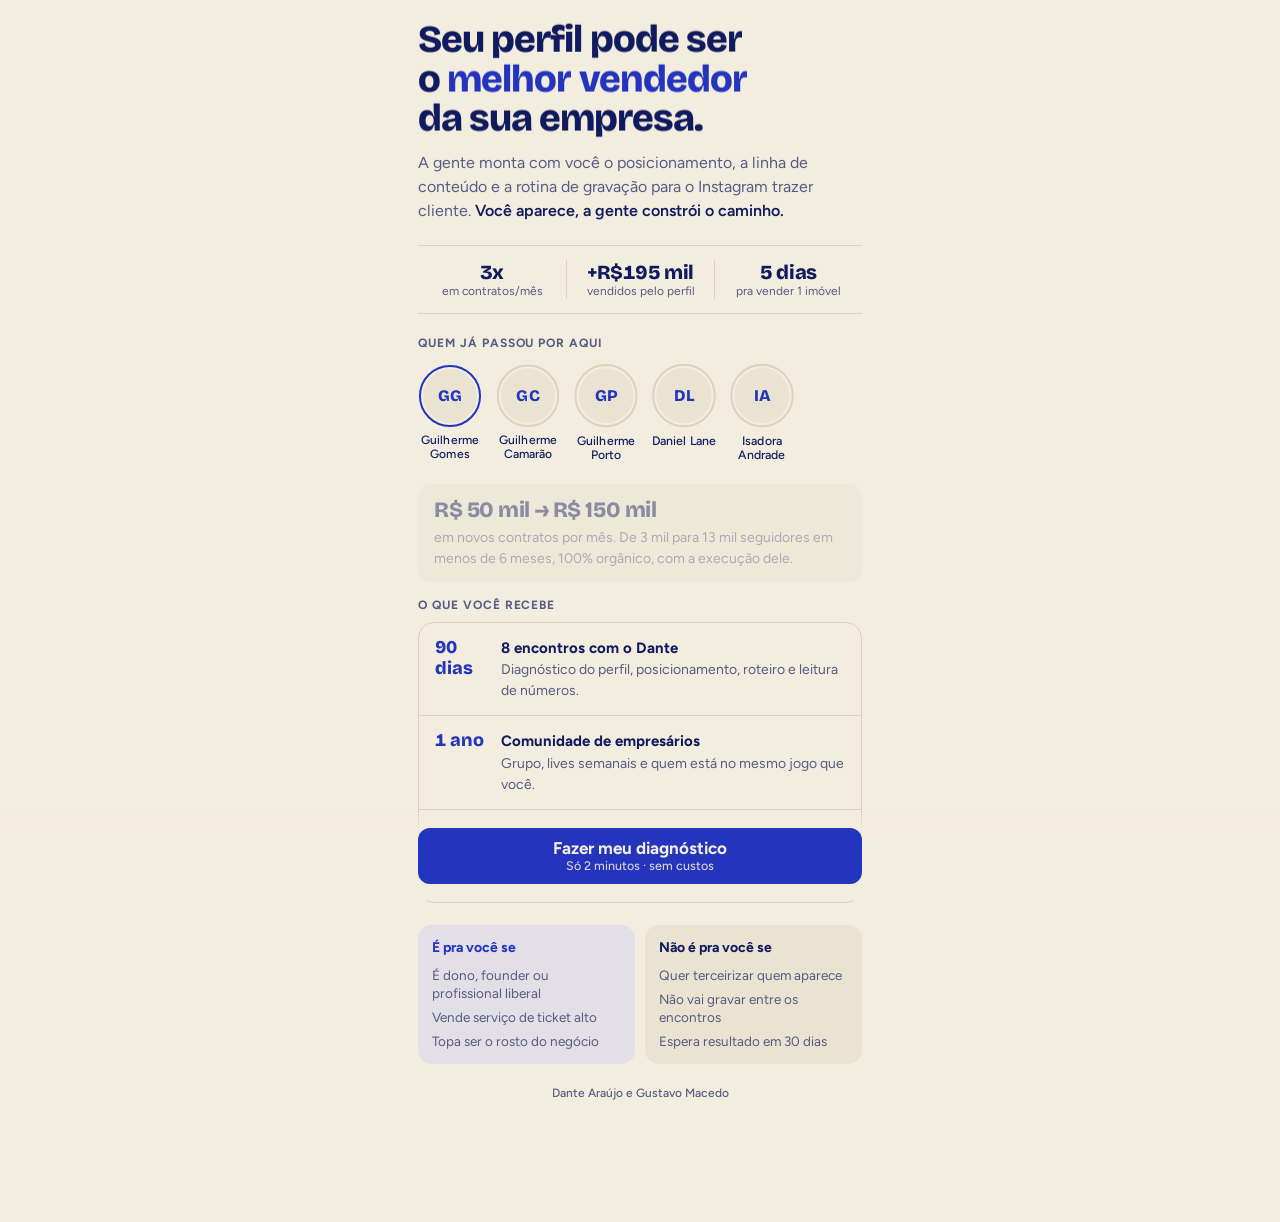
==== site/index.html @ 8c121df8 "initial commit" ====
<!doctype html>
<html lang="pt-BR">
<head>
  <meta charset="utf-8">
  <meta name="viewport" content="width=device-width, initial-scale=1, viewport-fit=cover">

  <!--
    SITE_URL: troque "https://www.seudominio.com.br" pelo domínio final em todo o projeto
    (index.html, robots.txt, sitemap.xml, llms.txt).
  -->
  <title>Founders · Seu perfil pode ser o melhor vendedor da sua empresa</title>
  <meta name="description" content="Posicionamento, linha de conteúdo e rotina de gravação para o seu Instagram trazer cliente. 8 encontros com Dante Araújo em 90 dias e 1 ano de comunidade.">
  <meta name="robots" content="index, follow, max-image-preview:large, max-snippet:-1">
  <meta name="author" content="Dante Araújo e Gustavo Macedo">
  <link rel="canonical" href="https://www.seudominio.com.br/">

  <meta name="theme-color" content="#F3EDDF">
  <meta name="color-scheme" content="only light">
  <meta name="format-detection" content="telephone=no">

  <!-- Open Graph / redes sociais -->
  <meta property="og:type" content="website">
  <meta property="og:locale" content="pt_BR">
  <meta property="og:site_name" content="Founders">
  <meta property="og:title" content="Seu perfil pode ser o melhor vendedor da sua empresa">
  <meta property="og:description" content="Posicionamento, linha de conteúdo e rotina de gravação para o Instagram trazer cliente. Faça seu diagnóstico em 2 minutos, sem custo.">
  <meta property="og:url" content="https://www.seudominio.com.br/">
  <meta property="og:image" content="https://www.seudominio.com.br/assets/img/og-image.png">
  <meta property="og:image:width" content="1200">
  <meta property="og:image:height" content="630">
  <meta property="og:image:alt" content="Seu perfil pode ser o melhor vendedor da sua empresa. Founders.">
  <meta name="twitter:card" content="summary_large_image">
  <meta name="twitter:title" content="Seu perfil pode ser o melhor vendedor da sua empresa">
  <meta name="twitter:description" content="Posicionamento, linha de conteúdo e rotina de gravação para o Instagram trazer cliente.">
  <meta name="twitter:image" content="https://www.seudominio.com.br/assets/img/og-image.png">

  <!-- Ícones -->
  <link rel="icon" href="assets/img/favicon-32.png" sizes="32x32" type="image/png">
  <link rel="apple-touch-icon" href="assets/img/apple-touch-icon.png">
  <link rel="manifest" href="site.webmanifest">

  <!-- Fontes locais (Bricolage Grotesque 600–800, Figtree 400–700) -->
  <link rel="preload" href="assets/fonts/bricolage-grotesque-var.woff2" as="font" type="font/woff2" crossorigin>
  <link rel="preload" href="assets/fonts/figtree-var.woff2" as="font" type="font/woff2" crossorigin>

  <!-- Marca a página para animar antes da primeira pintura, evitando o "pisca" do conteúdo -->
  <script>
    (function () {
      var d = document.documentElement;
      if (!window.matchMedia("(prefers-reduced-motion: reduce)").matches) {
        d.classList.add("anim");
        setTimeout(function () { d.classList.remove("anim"); }, 3000);
      }
    })();
  </script>

  <link rel="stylesheet" href="css/style.css">

  <script type="application/ld+json">
  {
    "@context": "https://schema.org",
    "@graph": [
      {
        "@type": "Organization",
        "@id": "https://www.seudominio.com.br/#organizacao",
        "name": "Founders",
        "alternateName": "@founders.cc",
        "url": "https://www.seudominio.com.br/",
        "logo": "https://www.seudominio.com.br/assets/img/icon-512.png",
        "description": "Programa que monta com donos de negócio o posicionamento, a linha de conteúdo e a rotina de gravação para o Instagram trazer cliente.",
        "sameAs": ["https://www.instagram.com/founders.cc/"],
        "founder": [
          { "@id": "https://www.seudominio.com.br/#dante-araujo" },
          { "@id": "https://www.seudominio.com.br/#gustavo-macedo" }
        ]
      },
      {
        "@type": "Person",
        "@id": "https://www.seudominio.com.br/#dante-araujo",
        "name": "Dante Araújo",
        "jobTitle": "Fundador",
        "worksFor": { "@type": "Organization", "name": "Forno Lab" }
      },
      {
        "@type": "Person",
        "@id": "https://www.seudominio.com.br/#gustavo-macedo",
        "name": "Gustavo Macedo",
        "jobTitle": "Fundador",
        "worksFor": { "@type": "Organization", "name": "Forno Lab" }
      },
      {
        "@type": "WebPage",
        "@id": "https://www.seudominio.com.br/#pagina",
        "url": "https://www.seudominio.com.br/",
        "name": "Founders · Seu perfil pode ser o melhor vendedor da sua empresa",
        "inLanguage": "pt-BR",
        "isPartOf": { "@type": "WebSite", "name": "Founders", "url": "https://www.seudominio.com.br/" },
        "about": { "@id": "https://www.seudominio.com.br/#servico" },
        "publisher": { "@id": "https://www.seudominio.com.br/#organizacao" },
        "primaryImageOfPage": "https://www.seudominio.com.br/assets/img/og-image.png"
      },
      {
        "@type": "Service",
        "@id": "https://www.seudominio.com.br/#servico",
        "name": "Founders",
        "serviceType": "Posicionamento e conteúdo para Instagram",
        "description": "Posicionamento, linha de conteúdo e rotina de gravação para o Instagram trazer cliente. O cliente aparece, o Founders constrói o caminho.",
        "provider": { "@id": "https://www.seudominio.com.br/#organizacao" },
        "areaServed": { "@type": "Country", "name": "Brasil" },
        "audience": {
          "@type": "BusinessAudience",
          "audienceType": "Donos, founders e profissionais liberais que vendem serviço de ticket alto e topam ser o rosto do negócio"
        },
        "hasOfferCatalog": {
          "@type": "OfferCatalog",
          "name": "O que você recebe",
          "itemListElement": [
            { "@type": "Offer", "itemOffered": { "@type": "Service", "name": "8 encontros com o Dante (90 dias)", "description": "Diagnóstico do perfil, posicionamento, roteiro e leitura de números." } },
            { "@type": "Offer", "itemOffered": { "@type": "Service", "name": "Comunidade de empresários (1 ano)", "description": "Grupo, lives semanais e quem está no mesmo jogo que você." } },
            { "@type": "Offer", "itemOffered": { "@type": "Service", "name": "Plataforma de criação (1 ano)", "description": "Banco de ideias e roteiros adaptados ao seu planejamento." } }
          ]
        }
      }
    ]
  }
  </script>
</head>
<body>
  <main class="wrap">

    <!-- 1. Tese -->
    <header class="tese">
      <h1 data-anim>Seu perfil pode ser o <em>melhor vendedor</em> da sua empresa.</h1>
      <p class="lede" data-anim>A gente monta com você o posicionamento, a linha de conteúdo e a rotina de gravação para o Instagram trazer cliente. <strong>Você aparece, a gente constrói o caminho.</strong></p>
    </header>

    <!-- 2. Números dos membros -->
    <section class="stats" aria-labelledby="t-numeros" data-anim>
      <h2 id="t-numeros" class="sr-only">Resultados de membros</h2>
      <p class="stat"><b data-count="3" data-suffix="x">3x</b><small>em contratos/mês</small></p>
      <p class="stat"><b data-count="200" data-prefix="+R$" data-suffix=" mil">+R$200 mil</b><small>vendidos pelo perfil</small></p>
      <p class="stat"><b data-count="5" data-suffix=" dias">5 dias</b><small>pra vender 1 imóvel</small></p>
    </section>

    <!-- 3. Destaques (cases) -->
    <section aria-labelledby="t-cases">
      <h2 id="t-cases" class="rubrica" data-anim>Quem já passou por aqui</h2>
      <div class="highlights" role="group" aria-label="Cases">
        <button class="hl" type="button" aria-pressed="true" aria-controls="case-0" data-i="0"><span class="ring"><i aria-hidden="true">GG</i></span><span class="hl-nome">Guilherme Gomes</span></button>
        <button class="hl" type="button" aria-pressed="false" aria-controls="case-1" data-i="1"><span class="ring"><i aria-hidden="true">GC</i></span><span class="hl-nome">Guilherme Camarão</span></button>
        <button class="hl" type="button" aria-pressed="false" aria-controls="case-2" data-i="2"><span class="ring"><i aria-hidden="true">GP</i></span><span class="hl-nome">Guilherme Porto</span></button>
        <button class="hl" type="button" aria-pressed="false" aria-controls="case-3" data-i="3"><span class="ring"><i aria-hidden="true">DL</i></span><span class="hl-nome">Daniel Lane</span></button>
        <button class="hl" type="button" aria-pressed="false" aria-controls="case-4" data-i="4"><span class="ring"><i aria-hidden="true">IA</i></span><span class="hl-nome">Isadora Andrade</span></button>
      </div>
      <div class="case" aria-live="polite" data-anim>
        <article id="case-0" class="case-item">
          <h3 class="sr-only">Case Guilherme Gomes</h3>
          <p class="case-titulo">R$ 50 mil → R$ 150 mil</p>
          <p>em novos contratos por mês. De 3 mil para 13 mil seguidores em menos de 6 meses, 100% orgânico, com a execução dele.</p>
        </article>
        <article id="case-1" class="case-item" hidden>
          <h3 class="sr-only">Case Guilherme Camarão</h3>
          <p class="case-titulo">2 mil → 46,4 mil</p>
          <p>seguidores, e mais de R$ 200 mil vendidos vindos da presença digital.</p>
        </article>
        <article id="case-2" class="case-item" hidden>
          <h3 class="sr-only">Case Guilherme Porto</h3>
          <p class="case-titulo">39 mil seguidores</p>
          <p>em menos de um ano, no Direito, um dos nichos mais travados para conteúdo.</p>
        </article>
        <article id="case-3" class="case-item" hidden>
          <h3 class="sr-only">Case Daniel Lane</h3>
          <p class="case-titulo">+8 mil em 1 semana</p>
          <p>com um único vídeo, sem tráfego pago. A chamada foi desenhada com a gente.</p>
        </article>
        <article id="case-4" class="case-item" hidden>
          <h3 class="sr-only">Case Isadora Andrade</h3>
          <p class="case-titulo">Imóvel vendido em 5 dias</p>
          <p>com um vídeo que ela mesma gravou e postou.</p>
        </article>
      </div>
    </section>

    <!-- 4. O que você recebe -->
    <section aria-labelledby="t-oferta" data-reveal>
      <h2 id="t-oferta" class="rubrica" data-anim>O que você recebe</h2>
      <ul class="offer" role="list">
        <li class="row" data-anim><span class="k">90 dias</span><span class="v"><b>8 encontros com o Dante</b><span>Diagnóstico do perfil, posicionamento, roteiro e leitura de números.</span></span></li>
        <li class="row" data-anim><span class="k">1 ano</span><span class="v"><b>Comunidade de empresários</b><span>Grupo, lives semanais e quem está no mesmo jogo que você.</span></span></li>
        <li class="row" data-anim><span class="k">1 ano</span><span class="v"><b>Plataforma de criação</b><span>Banco de ideias e roteiros adaptados ao seu planejamento.</span></span></li>
      </ul>
    </section>

    <!-- 5. Pra quem é / não é -->
    <section class="fit" aria-label="Pra quem é" data-reveal>
      <div class="yes" data-anim>
        <h2>É pra você se</h2>
        <ul role="list">
          <li>É dono, founder ou profissional liberal</li>
          <li>Vende serviço de ticket alto</li>
          <li>Topa ser o rosto do negócio</li>
        </ul>
      </div>
      <div class="no" data-anim>
        <h2>Não é pra você se</h2>
        <ul role="list">
          <li>Quer terceirizar quem aparece</li>
          <li>Não vai gravar entre os encontros</li>
          <li>Espera resultado em 30 dias</li>
        </ul>
      </div>
    </section>

    <!-- 6. Assinatura -->
    <footer class="sign" data-reveal>
      <p data-anim>Dante Araújo e Gustavo Macedo</p>
    </footer>
  </main>

  <!-- 7. Botão fixo -->
  <div class="cta-bar" data-anim>
    <!-- Trocar o href pelo link do formulário no Inlead -->
    <a class="cta" href="https://inlead.digital/foundercc-comunidade-dos-obstinados/" id="cta">Fazer meu diagnóstico<small>Só 2 minutos · sem custos</small></a>
  </div>

  <script src="js/vendor/gsap.min.js" defer></script>
  <script src="js/vendor/ScrollTrigger.min.js" defer></script>
  <script src="js/vendor/lenis.min.js" defer></script>
  <script src="js/main.js" defer></script>
</body>
</html>
---- site/css/style.css ----
/* =========================================================
   Founders · Link da Bio
   Gravura em uma tinta só: papel creme + tinta azul.
   Tokens e escala seguem references/founders-bio-design-system.md
   ========================================================= */

/* ---------- Fontes (locais, variáveis, subset latino) ---------- */
@font-face {
  font-family: "Bricolage Grotesque";
  src: url("../assets/fonts/bricolage-grotesque-var.woff2") format("woff2");
  font-weight: 600 800;
  font-style: normal;
  font-display: swap;
}
@font-face {
  font-family: "Figtree";
  src: url("../assets/fonts/figtree-var.woff2") format("woff2");
  font-weight: 400 700;
  font-style: normal;
  font-display: swap;
}

/* ---------- Tokens ---------- */
:root {
  /* cores — tema claro */
  --papel: #F3EDDF;
  --papel-escuro: #EAE3D1;
  --tinta-texto: #101A5E;
  --tinta-apoio: #565C82;
  --fio: #DCD3BE;
  --tinta: #2334BD;
  --tinta-sobre-azul: #F3EDDF;
  --azul-lavado: #E2DFE6;

  /* tipografia */
  --display: "Bricolage Grotesque", "Figtree", system-ui, sans-serif;
  --body: "Figtree", system-ui, -apple-system, "Segoe UI", sans-serif;

  /* espaçamento */
  --respiro-lateral: 18px;
  --entre-blocos: 22px;
  --interno: 16px;
  --interno-curto: 14px;
  --vao: 10px;
  --vao-curto: 6px;

  /* raios e linhas */
  --raio-botao: 12px;
  --raio-quadro: 14px;
  --raio-lista: 16px;
  --filete: 1px;

  /* sempre papel: a página não acompanha o modo escuro do aparelho */
  color-scheme: only light;
}

/* ---------- Base ---------- */
*, *::before, *::after { box-sizing: border-box; }

html {
  -webkit-text-size-adjust: 100%;
  text-size-adjust: 100%;
}

body {
  margin: 0;
  min-height: 100vh;
  min-height: 100dvh;
  background: var(--papel);
  color: var(--tinta-texto);
  font-family: var(--body);
  font-size: 16px;
  line-height: 1.5;
  -webkit-font-smoothing: antialiased;
  -moz-osx-font-smoothing: grayscale;
  -webkit-tap-highlight-color: transparent;
}

h1, h2, h3, p, ul { margin: 0; }
ul { padding: 0; list-style: none; }

.sr-only {
  position: absolute;
  width: 1px;
  height: 1px;
  padding: 0;
  margin: -1px;
  overflow: hidden;
  clip: rect(0 0 0 0);
  white-space: nowrap;
  border: 0;
}

/* Lenis */
html.lenis, html.lenis body { height: auto; }
.lenis:not(.lenis-autoToggle).lenis-stopped { overflow: clip; }
.lenis.lenis-smooth [data-lenis-prevent] { overscroll-behavior: contain; }

/* Esconde o que vai animar até o GSAP assumir (só com movimento ligado) */
.anim [data-anim] { visibility: hidden; }

/* ---------- Layout ---------- */
.wrap {
  max-width: 480px;
  margin: 0 auto;
  padding-inline: var(--respiro-lateral);
  padding-top: calc(20px + env(safe-area-inset-top, 0px));
  padding-bottom: 120px;
  display: flex;
  flex-direction: column;
  gap: var(--entre-blocos);
}

/* ---------- 1. Tese ---------- */
.tese {
  display: flex;
  flex-direction: column;
  gap: 12px;
}

h1 {
  font-family: var(--display);
  font-weight: 800;
  font-size: clamp(30px, 8.4vw, 38px);
  line-height: 1.04;
  letter-spacing: -0.025em;
  text-wrap: balance;
}
h1 em {
  font-style: normal;
  color: var(--tinta);
}

/* máscara das palavras da headline (criada pelo JS) */
h1 .w {
  display: inline-block;
  overflow: hidden;
  vertical-align: top;
  padding-bottom: 0.1em;
  margin-bottom: -0.1em;
}
h1 .wi { display: inline-block; will-change: transform; }

.lede {
  color: var(--tinta-apoio);
  font-size: 16px;
  line-height: 1.5;
  max-width: 62ch;
}
.lede strong {
  color: var(--tinta-texto);
  font-weight: 600;
}

/* ---------- Rubrica ---------- */
.rubrica {
  font-family: var(--body);
  font-size: 12px;
  line-height: 1.2;
  font-weight: 700;
  letter-spacing: 0.08em;
  text-transform: uppercase;
  color: var(--tinta-apoio);
  margin-bottom: var(--vao);
}

/* ---------- 2. Números ---------- */
.stats {
  position: relative;
  display: grid;
  grid-template-columns: repeat(3, 1fr);
  border-block: var(--filete) solid var(--fio);
  padding-block: var(--interno-curto);
}
.stat {
  text-align: center;
  min-width: 0;
  padding-inline: 4px;
}
.stat + .stat { border-left: var(--filete) solid var(--fio); }
.stat b {
  display: block;
  font-family: var(--display);
  font-weight: 800;
  /* 20px no padrão; encolhe só abaixo de ~400px para "+R$200 mil" caber na coluna */
  font-size: clamp(15px, 5vw, 20px);
  line-height: 1.2;
  letter-spacing: -0.02em;
  font-variant-numeric: tabular-nums;
  white-space: nowrap;
}
.stat small {
  display: block;
  color: var(--tinta-apoio);
  font-size: 12px;
  line-height: 1.3;
}

/* ---------- 3. Destaques ---------- */
.highlights {
  display: flex;
  gap: var(--interno-curto);
  overflow-x: auto;
  overscroll-behavior-x: contain;
  scrollbar-width: none;
  margin-inline: calc(var(--respiro-lateral) * -1);
  padding: 4px var(--respiro-lateral);
  scroll-padding-inline: var(--respiro-lateral);
}
.highlights::-webkit-scrollbar { display: none; }

.hl {
  flex: none;
  width: 64px;
  display: flex;
  flex-direction: column;
  align-items: center;
  gap: var(--vao-curto);
  padding: 0;
  border: 0;
  background: none;
  color: var(--tinta-texto);
  font: inherit;
  cursor: pointer;
}
.hl .ring {
  width: 62px;
  height: 62px;
  border-radius: 50%;
  padding: 2px;
  border: 2px solid var(--fio);
  display: grid;
  place-items: center;
  transition: border-color 0.2s;
}
.hl .ring i {
  width: 100%;
  height: 100%;
  border-radius: 50%;
  background: var(--papel-escuro);
  display: grid;
  place-items: center;
  font-style: normal;
  font-family: var(--display);
  font-weight: 800;
  font-size: 16px;
  color: var(--tinta);
}
.hl-nome {
  font-size: 12px;
  line-height: 1.2;
  font-weight: 500;
  text-align: center;
}
.hl[aria-pressed="true"] .ring { border-color: var(--tinta); }
.hl:focus-visible {
  outline: 2px solid var(--tinta);
  outline-offset: 4px;
  border-radius: 12px;
}

.case {
  margin-top: 12px;
  background: var(--papel-escuro);
  border-radius: var(--raio-quadro);
  padding: var(--interno-curto) var(--interno);
}
.case-item {
  display: flex;
  flex-direction: column;
  gap: 4px;
}
.case-item[hidden] { display: none; }
.case-titulo {
  font-family: var(--display);
  font-weight: 800;
  font-size: 22px;
  line-height: 1.1;
  letter-spacing: -0.02em;
}
.case-item p:not(.case-titulo) {
  color: var(--tinta-apoio);
  font-size: 14px;
  line-height: 1.5;
}

/* ---------- 4. O que você recebe ---------- */
.offer {
  border: var(--filete) solid var(--fio);
  border-radius: var(--raio-lista);
  overflow: hidden;
}
.row {
  display: flex;
  gap: var(--interno-curto);
  align-items: flex-start;
  padding: var(--interno-curto) var(--interno);
}
.row + .row { border-top: var(--filete) solid var(--fio); }
.row .k {
  flex: none;
  width: 52px;
  font-family: var(--display);
  font-weight: 800;
  font-size: 18px;
  line-height: 1.2;
  color: var(--tinta);
  font-variant-numeric: tabular-nums;
}
.row .v { min-width: 0; }
.row .v b {
  display: block;
  font-weight: 700;
  font-size: 15px;
  line-height: 1.5;
}
.row .v span {
  display: block;
  color: var(--tinta-apoio);
  font-size: 14px;
  line-height: 1.5;
}

/* ---------- 5. Pra quem é / não é ---------- */
.fit {
  display: grid;
  grid-template-columns: 1fr 1fr;
  gap: var(--vao);
}
.fit > div {
  min-width: 0;
  border-radius: var(--raio-quadro);
  padding: var(--interno-curto);
  background: var(--papel-escuro);
}
.fit h2 {
  margin: 0 0 8px;
  font-family: var(--body);
  font-size: 14px;
  line-height: 1.3;
  font-weight: 700;
  color: var(--tinta-texto);
}
.fit .yes { background: var(--azul-lavado); }
.fit .yes h2 { color: var(--tinta); }
.fit ul {
  display: flex;
  flex-direction: column;
  gap: var(--vao-curto);
  font-size: 13.5px;
  line-height: 1.35;
  color: var(--tinta-apoio);
}
@media (max-width: 360px) {
  .fit { grid-template-columns: 1fr; }
}

/* ---------- 6. Assinatura ---------- */
.sign p {
  color: var(--tinta-apoio);
  font-size: 12px;
  line-height: 1.3;
  font-weight: 500;
  text-align: center;
}

/* ---------- 7. Botão fixo ---------- */
.cta-bar {
  position: fixed;
  left: 0;
  right: 0;
  bottom: 0;
  z-index: 10;
  padding: 18px var(--respiro-lateral) calc(16px + env(safe-area-inset-bottom, 0px));
  background: linear-gradient(to top, var(--papel) 70%, transparent);
  pointer-events: none;
}
.cta {
  pointer-events: auto;
  display: flex;
  flex-direction: column;
  align-items: center;
  justify-content: center;
  width: 100%;
  max-width: 444px;
  min-height: 56px;
  margin: 0 auto;
  padding: 10px 16px;
  border-radius: var(--raio-botao);
  background: var(--tinta);
  color: var(--tinta-sobre-azul);
  font-family: var(--body);
  font-weight: 700;
  font-size: 17px;
  line-height: 1.15;
  text-decoration: none;
  transition: transform 0.15s;
}
.cta small {
  font-size: 12.5px;
  font-weight: 500;
  opacity: 0.85;
}
.cta:active { transform: scale(0.98); }
.cta:focus-visible {
  outline: 3px solid var(--tinta-texto);
  outline-offset: 3px;
}

/* ---------- Movimento reduzido ---------- */
@media (prefers-reduced-motion: reduce) {
  *, *::before, *::after {
    transition: none !important;
    animation: none !important;
    scroll-behavior: auto !important;
  }
}
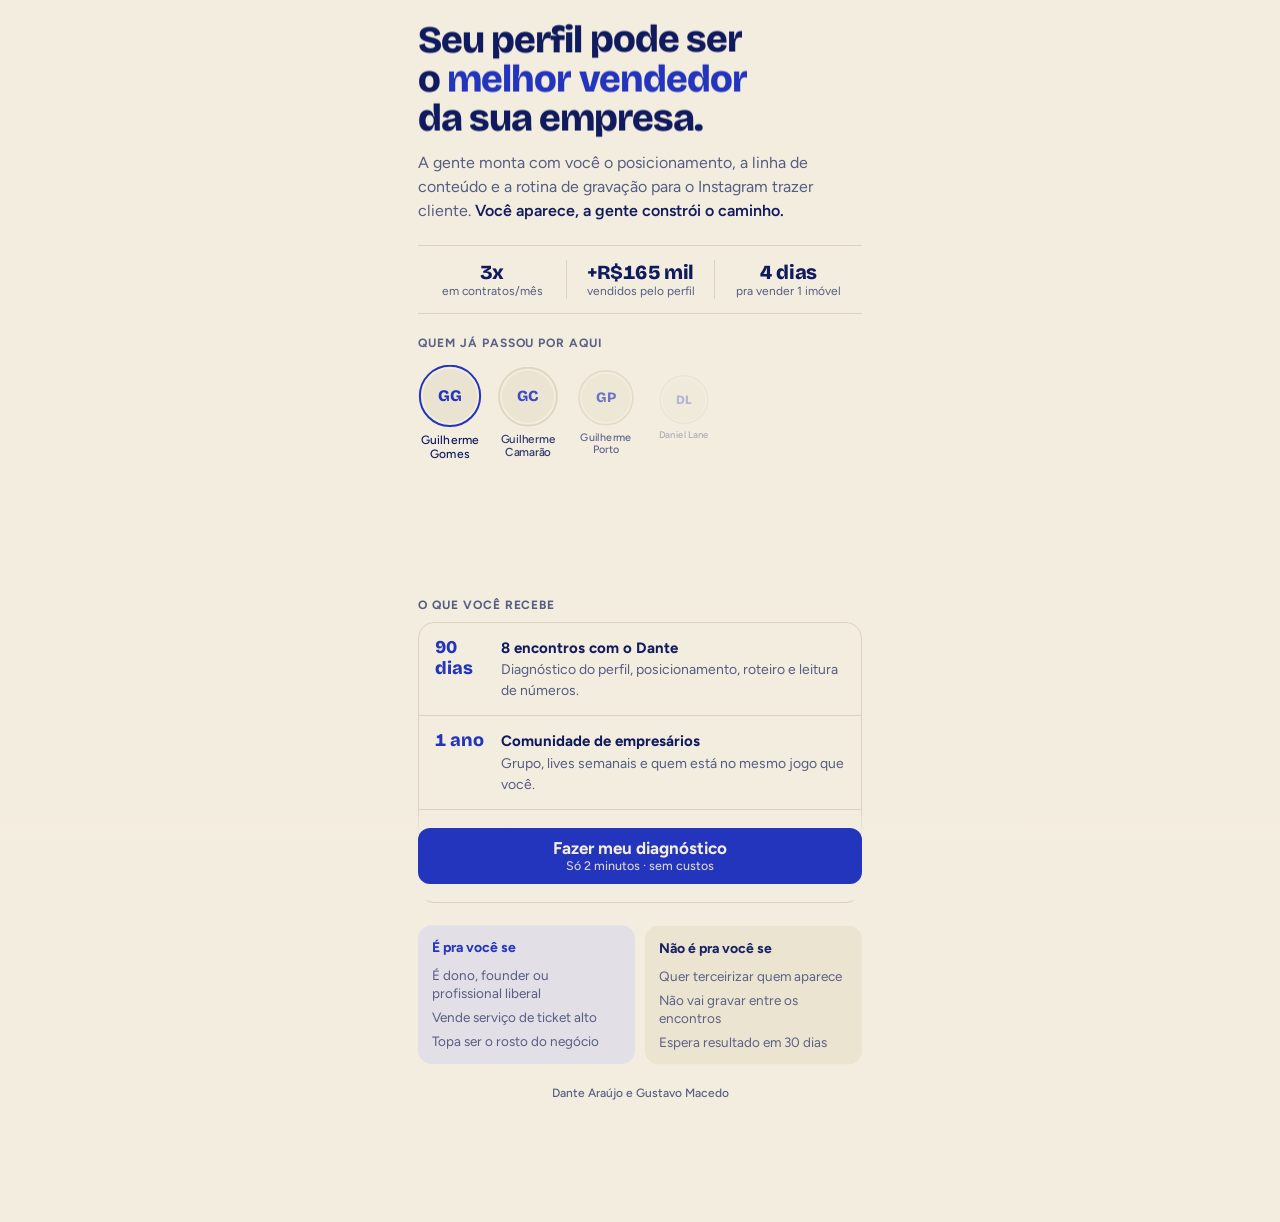
==== commit a7af2a0a: "Change site URLs to new domain Updated canonical and Open Graph URLs to reflect new domain." ====
--- a/site/index.html
+++ b/site/index.html
@@ -4,15 +4,11 @@
   <meta charset="utf-8">
   <meta name="viewport" content="width=device-width, initial-scale=1, viewport-fit=cover">
 
-  <!--
-    SITE_URL: troque "https://www.seudominio.com.br" pelo domínio final em todo o projeto
-    (index.html, robots.txt, sitemap.xml, llms.txt).
-  -->
   <title>Founders · Seu perfil pode ser o melhor vendedor da sua empresa</title>
   <meta name="description" content="Posicionamento, linha de conteúdo e rotina de gravação para o seu Instagram trazer cliente. 8 encontros com Dante Araújo em 90 dias e 1 ano de comunidade.">
   <meta name="robots" content="index, follow, max-image-preview:large, max-snippet:-1">
   <meta name="author" content="Dante Araújo e Gustavo Macedo">
-  <link rel="canonical" href="https://www.seudominio.com.br/">
+  <link rel="canonical" href="https://foundercc-site.vercel.app/">
 
   <meta name="theme-color" content="#F3EDDF">
   <meta name="color-scheme" content="only light">
@@ -24,15 +20,15 @@
   <meta property="og:site_name" content="Founders">
   <meta property="og:title" content="Seu perfil pode ser o melhor vendedor da sua empresa">
   <meta property="og:description" content="Posicionamento, linha de conteúdo e rotina de gravação para o Instagram trazer cliente. Faça seu diagnóstico em 2 minutos, sem custo.">
-  <meta property="og:url" content="https://www.seudominio.com.br/">
-  <meta property="og:image" content="https://www.seudominio.com.br/assets/img/og-image.png">
+  <meta property="og:url" content="https://foundercc-site.vercel.app/">
+  <meta property="og:image" content="https://foundercc-site.vercel.app/assets/img/og-image.png">
   <meta property="og:image:width" content="1200">
   <meta property="og:image:height" content="630">
   <meta property="og:image:alt" content="Seu perfil pode ser o melhor vendedor da sua empresa. Founders.">
   <meta name="twitter:card" content="summary_large_image">
   <meta name="twitter:title" content="Seu perfil pode ser o melhor vendedor da sua empresa">
   <meta name="twitter:description" content="Posicionamento, linha de conteúdo e rotina de gravação para o Instagram trazer cliente.">
-  <meta name="twitter:image" content="https://www.seudominio.com.br/assets/img/og-image.png">
+  <meta name="twitter:image" content="https://foundercc-site.vercel.app/assets/img/og-image.png">
 
   <!-- Ícones -->
   <link rel="icon" href="assets/img/favicon-32.png" sizes="32x32" type="image/png">
@@ -62,50 +58,50 @@
     "@graph": [
       {
         "@type": "Organization",
-        "@id": "https://www.seudominio.com.br/#organizacao",
+        "@id": "https://foundercc-site.vercel.app/#organizacao",
         "name": "Founders",
         "alternateName": "@founders.cc",
-        "url": "https://www.seudominio.com.br/",
-        "logo": "https://www.seudominio.com.br/assets/img/icon-512.png",
+        "url": "https://foundercc-site.vercel.app/",
+        "logo": "https://foundercc-site.vercel.app/assets/img/icon-512.png",
         "description": "Programa que monta com donos de negócio o posicionamento, a linha de conteúdo e a rotina de gravação para o Instagram trazer cliente.",
         "sameAs": ["https://www.instagram.com/founders.cc/"],
         "founder": [
-          { "@id": "https://www.seudominio.com.br/#dante-araujo" },
-          { "@id": "https://www.seudominio.com.br/#gustavo-macedo" }
+          { "@id": "https://foundercc-site.vercel.app/#dante-araujo" },
+          { "@id": "https://foundercc-site.vercel.app/#gustavo-macedo" }
         ]
       },
       {
         "@type": "Person",
-        "@id": "https://www.seudominio.com.br/#dante-araujo",
+        "@id": "https://foundercc-site.vercel.app/#dante-araujo",
         "name": "Dante Araújo",
         "jobTitle": "Fundador",
         "worksFor": { "@type": "Organization", "name": "Forno Lab" }
       },
       {
         "@type": "Person",
-        "@id": "https://www.seudominio.com.br/#gustavo-macedo",
+        "@id": "https://foundercc-site.vercel.app/#gustavo-macedo",
         "name": "Gustavo Macedo",
         "jobTitle": "Fundador",
         "worksFor": { "@type": "Organization", "name": "Forno Lab" }
       },
       {
         "@type": "WebPage",
-        "@id": "https://www.seudominio.com.br/#pagina",
-        "url": "https://www.seudominio.com.br/",
+        "@id": "https://foundercc-site.vercel.app/#pagina",
+        "url": "https://foundercc-site.vercel.app/",
         "name": "Founders · Seu perfil pode ser o melhor vendedor da sua empresa",
         "inLanguage": "pt-BR",
-        "isPartOf": { "@type": "WebSite", "name": "Founders", "url": "https://www.seudominio.com.br/" },
-        "about": { "@id": "https://www.seudominio.com.br/#servico" },
-        "publisher": { "@id": "https://www.seudominio.com.br/#organizacao" },
-        "primaryImageOfPage": "https://www.seudominio.com.br/assets/img/og-image.png"
+        "isPartOf": { "@type": "WebSite", "name": "Founders", "url": "https://foundercc-site.vercel.app/" },
+        "about": { "@id": "https://foundercc-site.vercel.app//#servico" },
+        "publisher": { "@id": "https://foundercc-site.vercel.app/#organizacao" },
+        "primaryImageOfPage": "https://foundercc-site.vercel.app/assets/img/og-image.png"
       },
       {
         "@type": "Service",
-        "@id": "https://www.seudominio.com.br/#servico",
+        "@id": "https://foundercc-site.vercel.app/#servico",
         "name": "Founders",
         "serviceType": "Posicionamento e conteúdo para Instagram",
         "description": "Posicionamento, linha de conteúdo e rotina de gravação para o Instagram trazer cliente. O cliente aparece, o Founders constrói o caminho.",
-        "provider": { "@id": "https://www.seudominio.com.br/#organizacao" },
+        "provider": { "@id": "https://foundercc-site.vercel.app/#organizacao" },
         "areaServed": { "@type": "Country", "name": "Brasil" },
         "audience": {
           "@type": "BusinessAudience",
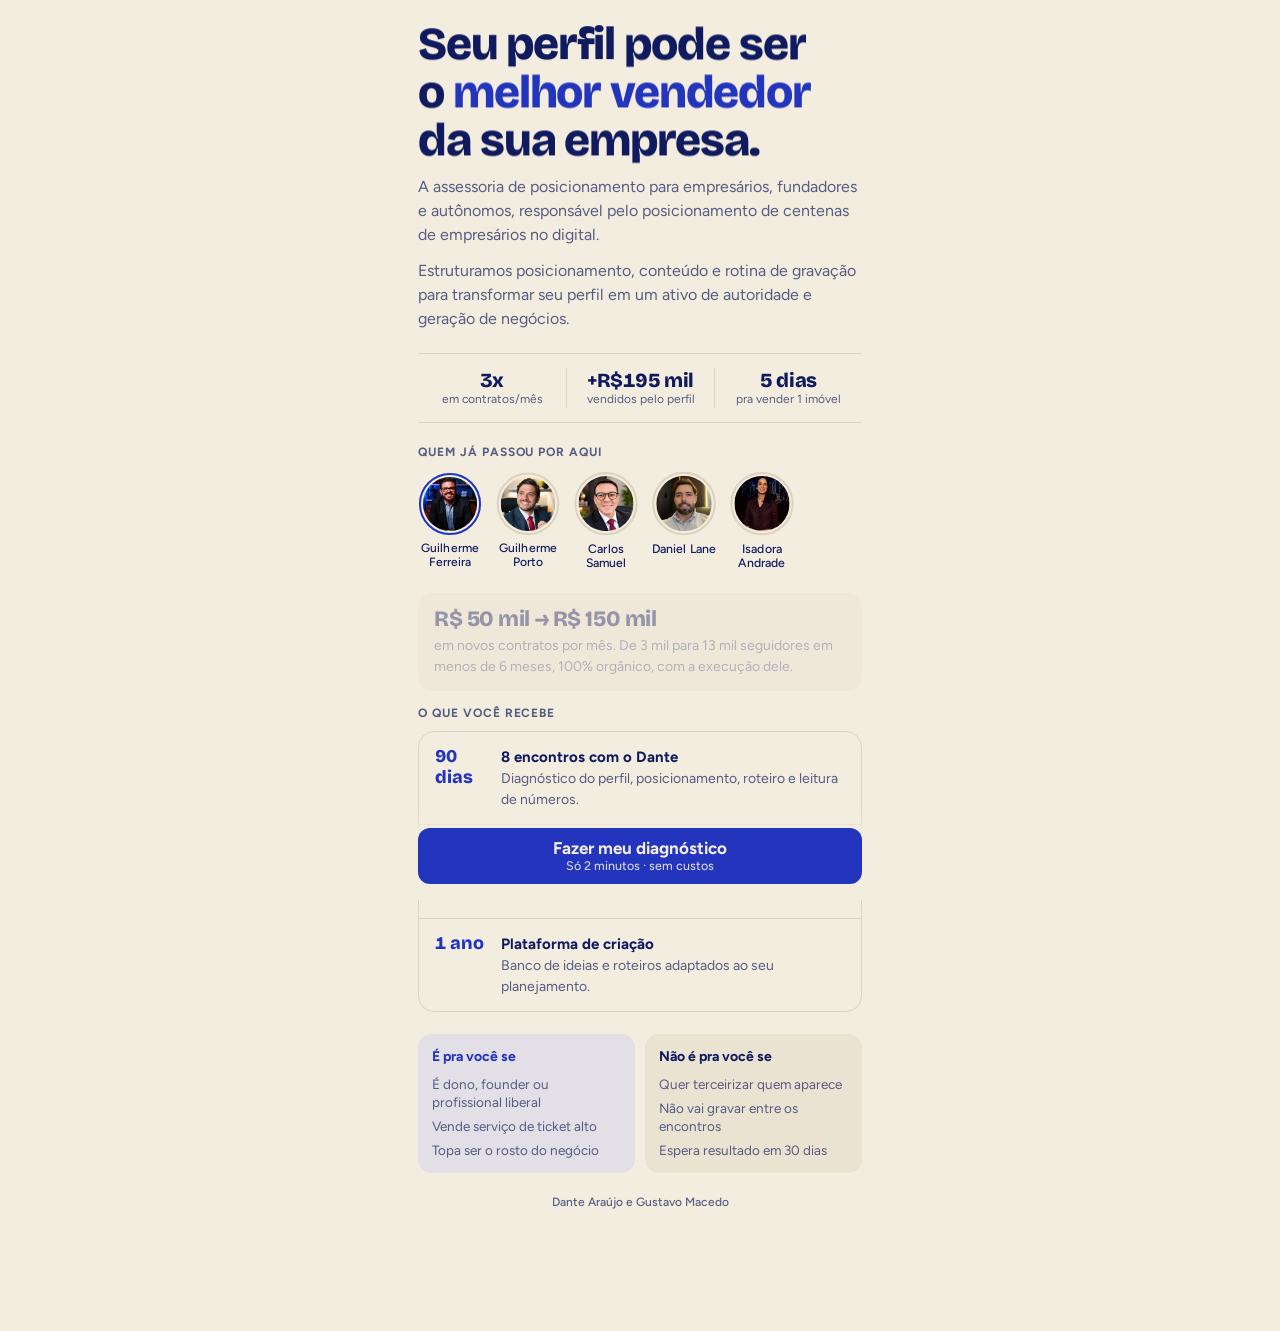
==== commit 7d08121a: "Atualiza cases, subheadline e SEO da LP - Destaques com fotos dos membros; Guilherme Gomes vira Guil" ====
--- a/site/index.html
+++ b/site/index.html
@@ -91,7 +91,7 @@
         "name": "Founders · Seu perfil pode ser o melhor vendedor da sua empresa",
         "inLanguage": "pt-BR",
         "isPartOf": { "@type": "WebSite", "name": "Founders", "url": "https://foundercc-site.vercel.app/" },
-        "about": { "@id": "https://foundercc-site.vercel.app//#servico" },
+        "about": { "@id": "https://foundercc-site.vercel.app/#servico" },
         "publisher": { "@id": "https://foundercc-site.vercel.app/#organizacao" },
         "primaryImageOfPage": "https://foundercc-site.vercel.app/assets/img/og-image.png"
       },
@@ -127,7 +127,8 @@
     <!-- 1. Tese -->
     <header class="tese">
       <h1 data-anim>Seu perfil pode ser o <em>melhor vendedor</em> da sua empresa.</h1>
-      <p class="lede" data-anim>A gente monta com você o posicionamento, a linha de conteúdo e a rotina de gravação para o Instagram trazer cliente. <strong>Você aparece, a gente constrói o caminho.</strong></p>
+      <p class="lede" data-anim>A assessoria de posicionamento para empresários, fundadores e autônomos, responsável pelo posicionamento de centenas de empresários no digital.</p>
+      <p class="lede" data-anim>Estruturamos posicionamento, conteúdo e rotina de gravação para transformar seu perfil em um ativo de autoridade e geração de negócios.</p>
     </header>
 
     <!-- 2. Números dos membros -->
@@ -142,32 +143,32 @@
     <section aria-labelledby="t-cases">
       <h2 id="t-cases" class="rubrica" data-anim>Quem já passou por aqui</h2>
       <div class="highlights" role="group" aria-label="Cases">
-        <button class="hl" type="button" aria-pressed="true" aria-controls="case-0" data-i="0"><span class="ring"><i aria-hidden="true">GG</i></span><span class="hl-nome">Guilherme Gomes</span></button>
-        <button class="hl" type="button" aria-pressed="false" aria-controls="case-1" data-i="1"><span class="ring"><i aria-hidden="true">GC</i></span><span class="hl-nome">Guilherme Camarão</span></button>
-        <button class="hl" type="button" aria-pressed="false" aria-controls="case-2" data-i="2"><span class="ring"><i aria-hidden="true">GP</i></span><span class="hl-nome">Guilherme Porto</span></button>
-        <button class="hl" type="button" aria-pressed="false" aria-controls="case-3" data-i="3"><span class="ring"><i aria-hidden="true">DL</i></span><span class="hl-nome">Daniel Lane</span></button>
-        <button class="hl" type="button" aria-pressed="false" aria-controls="case-4" data-i="4"><span class="ring"><i aria-hidden="true">IA</i></span><span class="hl-nome">Isadora Andrade</span></button>
+        <button class="hl" type="button" aria-pressed="true" aria-controls="case-0" data-i="0"><span class="ring"><img src="assets/img/cases/guilherme-ferreira.jpg" alt="" width="54" height="54" decoding="async"></span><span class="hl-nome">Guilherme Ferreira</span></button>
+        <button class="hl" type="button" aria-pressed="false" aria-controls="case-1" data-i="1"><span class="ring"><img src="assets/img/cases/guilherme-porto.jpg" alt="" width="54" height="54" decoding="async"></span><span class="hl-nome">Guilherme Porto</span></button>
+        <button class="hl" type="button" aria-pressed="false" aria-controls="case-2" data-i="2"><span class="ring"><img src="assets/img/cases/carlos-samuel.jpg" alt="" width="54" height="54" decoding="async"></span><span class="hl-nome">Carlos Samuel</span></button>
+        <button class="hl" type="button" aria-pressed="false" aria-controls="case-3" data-i="3"><span class="ring"><img src="assets/img/cases/daniel-lane.jpg" alt="" width="54" height="54" decoding="async"></span><span class="hl-nome">Daniel Lane</span></button>
+        <button class="hl" type="button" aria-pressed="false" aria-controls="case-4" data-i="4"><span class="ring"><img src="assets/img/cases/isadora-andrade.jpg" alt="" width="54" height="54" decoding="async"></span><span class="hl-nome">Isadora Andrade</span></button>
       </div>
       <div class="case" aria-live="polite" data-anim>
         <article id="case-0" class="case-item">
-          <h3 class="sr-only">Case Guilherme Gomes</h3>
+          <h3 class="sr-only">Case Guilherme Ferreira</h3>
           <p class="case-titulo">R$ 50 mil → R$ 150 mil</p>
           <p>em novos contratos por mês. De 3 mil para 13 mil seguidores em menos de 6 meses, 100% orgânico, com a execução dele.</p>
         </article>
         <article id="case-1" class="case-item" hidden>
-          <h3 class="sr-only">Case Guilherme Camarão</h3>
+          <h3 class="sr-only">Case Guilherme Porto</h3>
           <p class="case-titulo">2 mil → 46,4 mil</p>
-          <p>seguidores, e mais de R$ 200 mil vendidos vindos da presença digital.</p>
+          <p>seguidores e mais de R$ 200 mil em vendas geradas através do posicionamento digital.</p>
         </article>
         <article id="case-2" class="case-item" hidden>
-          <h3 class="sr-only">Case Guilherme Porto</h3>
-          <p class="case-titulo">39 mil seguidores</p>
-          <p>em menos de um ano, no Direito, um dos nichos mais travados para conteúdo.</p>
+          <h3 class="sr-only">Case Carlos Samuel</h3>
+          <p class="case-titulo">Contrato fechado em 7 dias</p>
+          <p>de assessoria, através da criação de conteúdo.</p>
         </article>
         <article id="case-3" class="case-item" hidden>
           <h3 class="sr-only">Case Daniel Lane</h3>
-          <p class="case-titulo">+8 mil em 1 semana</p>
-          <p>com um único vídeo, sem tráfego pago. A chamada foi desenhada com a gente.</p>
+          <p class="case-titulo">10 mil seguidores em 1 dia</p>
+          <p>sem tráfego pago.</p>
         </article>
         <article id="case-4" class="case-item" hidden>
           <h3 class="sr-only">Case Isadora Andrade</h3>
--- a/site/css/style.css
+++ b/site/css/style.css
@@ -121,7 +121,7 @@
 h1 {
   font-family: var(--display);
   font-weight: 800;
-  font-size: clamp(30px, 8.4vw, 38px);
+  font-size: clamp(30px, 10vw, 46px);
   line-height: 1.04;
   letter-spacing: -0.025em;
   text-wrap: balance;
@@ -146,6 +146,8 @@
   font-size: 16px;
   line-height: 1.5;
   max-width: 62ch;
+  /* distribui melhor as linhas e evita palavra sozinha na última */
+  text-wrap: pretty;
 }
 .lede strong {
   color: var(--tinta-texto);
@@ -233,18 +235,13 @@
   place-items: center;
   transition: border-color 0.2s;
 }
-.hl .ring i {
+.hl .ring img {
+  display: block;
   width: 100%;
   height: 100%;
   border-radius: 50%;
   background: var(--papel-escuro);
-  display: grid;
-  place-items: center;
-  font-style: normal;
-  font-family: var(--display);
-  font-weight: 800;
-  font-size: 16px;
-  color: var(--tinta);
+  object-fit: cover;
 }
 .hl-nome {
   font-size: 12px;
